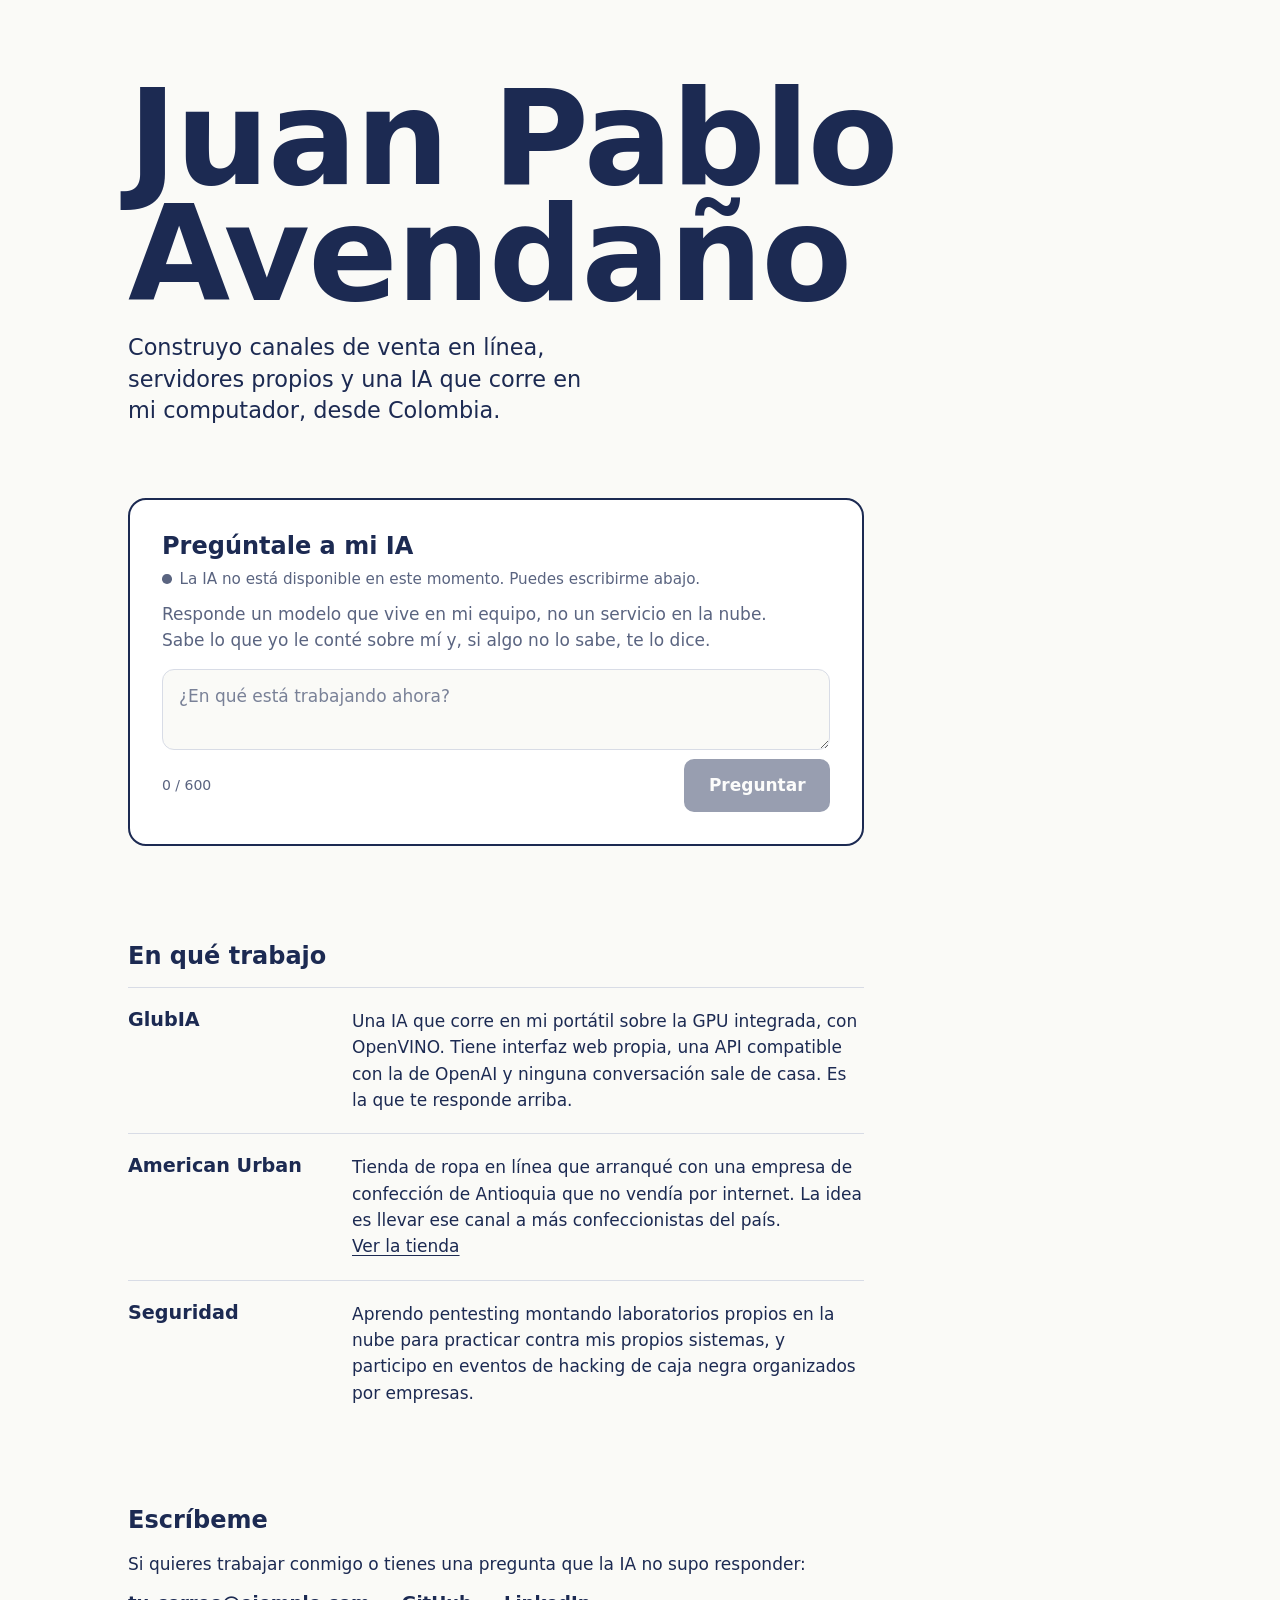
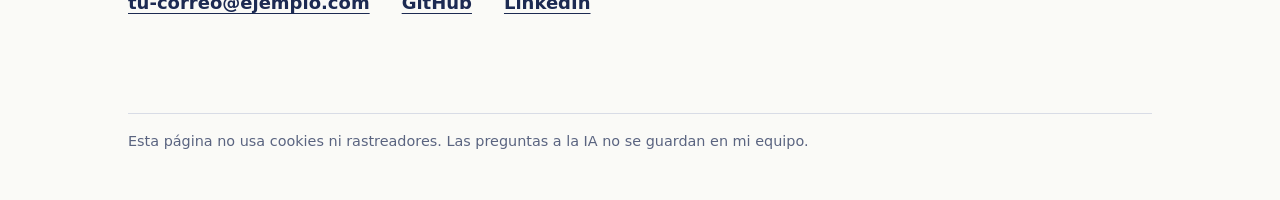
==== portafolio/sitio/index.html @ c702e89c "GlubIA 2.0" ====
<!doctype html>
<html lang="es">
<head>
<meta charset="utf-8">
<meta name="viewport" content="width=device-width, initial-scale=1">
<title>Juan Pablo Avendaño</title>
<meta name="description" content="Juan Pablo Avendaño Duque: comercio en línea, infraestructura propia y una IA que corre en su computador. Pregúntale lo que quieras saber de él.">
<meta name="color-scheme" content="light dark">
<meta property="og:title" content="Juan Pablo Avendaño">
<meta property="og:description" content="Comercio en línea, servidores propios y una IA que corre en mi computador. Pregúntale.">
<meta property="og:type" content="website">
<!--
  Si este sitio se publica en OTRO dominio que la IA (p. ej. Cloudflare Pages),
  descomenta y pon la direccion publica del puerto del portafolio:
  <meta name="glubia-api" content="https://api.tu-dominio.com">
  Y en el .env del servidor: GLUBIA_CORS=https://tu-dominio.com
-->
<link rel="icon" href="favicon.svg" type="image/svg+xml">
<link rel="preload" href="fuentes/archivo.woff2" as="font" type="font/woff2" crossorigin>
<link rel="stylesheet" href="estilo.css">
<script src="chat.js" defer></script>
</head>
<body>
<a class="saltar" href="#pregunta">Ir a preguntarle a la IA</a>

<header class="cabecera">
  <!-- EDITAR: tu nombre como quieras que se lea. -->
  <h1 class="nombre"><span>Juan Pablo</span> <span>Avendaño</span></h1>
  <!-- REVISAR: una frase que diga que haces, sin adjetivos. -->
  <p class="bajada">Construyo canales de venta en línea, servidores propios y una IA que corre en mi computador, desde Colombia.</p>
</header>

<main>
  <section class="charla" aria-labelledby="t-charla">
    <div class="charla-cabeza">
      <h2 id="t-charla">Pregúntale a mi IA</h2>
      <p class="estado" id="estado" data-estado="comprobando">
        <span class="luz" aria-hidden="true"></span>
        <span id="estado-texto">Comprobando si está despierta…</span>
      </p>
    </div>
    <p class="explica">Responde un modelo que vive en mi equipo, no un servicio en la nube. Sabe lo que yo le conté sobre mí y, si algo no lo sabe, te lo dice.</p>

    <div class="transcripcion" id="transcripcion" aria-live="polite"></div>
    <div class="sugerencias" id="sugerencias" aria-label="Preguntas sugeridas"></div>

    <form class="pregunta" id="formulario">
      <label for="pregunta" class="oculto">Tu pregunta</label>
      <textarea id="pregunta" name="pregunta" rows="2" maxlength="600" required
                placeholder="¿En qué está trabajando ahora?"></textarea>
      <div class="pregunta-pie">
        <span id="contador" class="contador">0 / 600</span>
        <button type="submit" id="enviar">Preguntar</button>
      </div>
    </form>
  </section>

  <section class="trabajo" aria-labelledby="t-trabajo">
    <h2 id="t-trabajo">En qué trabajo</h2>

    <!-- REVISAR los tres textos: son un borrador con lo que ya me contaste. -->
    <article class="proyecto">
      <h3>GlubIA</h3>
      <p>Una IA que corre en mi portátil sobre la GPU integrada, con OpenVINO. Tiene interfaz web propia, una API compatible con la de OpenAI y ninguna conversación sale de casa. Es la que te responde arriba.</p>
    </article>

    <article class="proyecto">
      <h3>American Urban</h3>
      <p>Tienda de ropa en línea que arranqué con una empresa de confección de Antioquia que no vendía por internet. La idea es llevar ese canal a más confeccionistas del país.
        <a href="https://americanurban.mitiendanube.com/" rel="noopener">Ver la tienda</a></p>
    </article>

    <article class="proyecto">
      <h3>Seguridad</h3>
      <p>Aprendo pentesting montando laboratorios propios en la nube para practicar contra mis propios sistemas, y participo en eventos de hacking de caja negra organizados por empresas.</p>
    </article>
  </section>

  <section class="contacto" aria-labelledby="t-contacto">
    <h2 id="t-contacto">Escríbeme</h2>
    <p>Si quieres trabajar conmigo o tienes una pregunta que la IA no supo responder:</p>
    <!-- EDITAR: tus enlaces reales. Borra los que no uses. -->
    <ul class="enlaces">
      <li><a href="mailto:tu-correo@ejemplo.com">tu-correo@ejemplo.com</a></li>
      <li><a href="https://github.com/tu-usuario" rel="me noopener">GitHub</a></li>
      <li><a href="https://www.linkedin.com/in/tu-usuario" rel="me noopener">LinkedIn</a></li>
    </ul>
  </section>
</main>

<footer class="pie">
  <p>Esta página no usa cookies ni rastreadores. Las preguntas a la IA no se guardan en mi equipo.</p>
</footer>
</body>
</html>
---- portafolio/sitio/estilo.css ----
/* ==========================================================================
   Portafolio de Juan Pablo Avendano
   Una sola familia (Archivo, de Omnibus-Type) jugando con su eje de anchura:
   el nombre va expandido y pesado; el texto, a ancho normal.
   Paleta: cal, tinta indigo, pizarra, verde cafetal (IA despierta) y el
   amarillo de resaltador que marca las preguntas de quien visita.
   ========================================================================== */

@font-face {
  font-family: "Archivo";
  src: url("fuentes/archivo.woff2") format("woff2");
  font-weight: 100 900;
  font-stretch: 62% 125%;
  font-display: swap;
}

:root {
  --cal: #fafaf7;
  --papel: #ffffff;
  --tinta: #1c2a52;
  --pizarra: #5a6480;
  --linea: #d8dce6;
  --cafetal: #2e6b4f;
  --ambar: #a86a12;
  --resaltador: #ffd84a;
  --texto-marcado: #1c2a52;
  --anillo: 0 0 0 3px var(--cal), 0 0 0 6px var(--tinta);
}

@media (prefers-color-scheme: dark) {
  :root {
    --cal: #10162b;
    --papel: #161e38;
    --tinta: #e8ebf4;
    --pizarra: #a3abc2;
    --linea: #2c3658;
    --cafetal: #63c393;
    --ambar: #e3a645;
    --resaltador: #6d5600;
    --texto-marcado: #fff6d6;
  }
}

*, *::before, *::after { box-sizing: border-box; }

html {
  font-family: "Archivo", system-ui, sans-serif;
  font-stretch: 100%;
  background: var(--cal);
  color: var(--tinta);
  -webkit-text-size-adjust: 100%;
}

body {
  margin: 0;
  padding: clamp(1.25rem, 4vw, 3rem);
  font-size: 1.0625rem;
  line-height: 1.55;
}

.cabecera, main, .pie { max-width: 64rem; margin-inline: auto; }

/* -------------------------------------------------- nombre (la pieza fuerte) */

.nombre {
  margin: clamp(.5rem, 3vw, 2rem) 0 1.25rem;
  font-stretch: 125%;
  font-weight: 860;
  font-size: clamp(2.6rem, 10.4vw, 8.25rem);
  line-height: .88;
  letter-spacing: -.012em;
}
.nombre span { display: block; }

.bajada {
  margin: 0 0 clamp(2.5rem, 6vw, 4.5rem);
  max-width: 33ch;
  font-size: clamp(1.15rem, 2.2vw, 1.4rem);
  line-height: 1.4;
}

h2 {
  margin: 0 0 1rem;
  font-stretch: 112%;
  font-weight: 750;
  font-size: 1.5rem;
  line-height: 1.2;
}

a {
  color: inherit;
  text-decoration-thickness: .08em;
  text-underline-offset: .2em;
}
a:hover { text-decoration-thickness: .16em; }

:focus-visible { outline: none; box-shadow: var(--anillo); border-radius: 4px; }

/* -------------------------------------------------- conversacion */

.charla {
  max-width: 46rem;
  padding: clamp(1.25rem, 3vw, 2rem);
  background: var(--papel);
  border: 2px solid var(--tinta);
  border-radius: 18px;
}

.charla-cabeza {
  display: flex;
  flex-wrap: wrap;
  align-items: baseline;
  justify-content: space-between;
  gap: .4rem 1.5rem;
}
.charla-cabeza h2 { margin: 0; }

.estado {
  display: inline-flex;
  align-items: flex-start;
  gap: .5rem;
  margin: 0;
  font-size: .95rem;
  color: var(--pizarra);
}
.luz {
  flex: 0 0 auto;
  width: .6rem;
  height: .6rem;
  margin-top: .42em;            /* alineada con la primera linea aunque el texto se parta */
  border-radius: 50%;
  background: var(--pizarra);
}
[data-estado="online"] .luz { background: var(--cafetal); animation: latido 2.4s ease-in-out infinite; }
[data-estado="busy"] .luz,
[data-estado="loading"] .luz { background: var(--ambar); }
[data-estado="online"] #estado-texto { color: var(--tinta); }

@keyframes latido {
  0%, 100% { box-shadow: 0 0 0 0 color-mix(in srgb, var(--cafetal) 55%, transparent); }
  50% { box-shadow: 0 0 0 .4rem color-mix(in srgb, var(--cafetal) 0%, transparent); }
}

.explica {
  max-width: 60ch;
  margin: .6rem 0 1rem;
  color: var(--pizarra);
}

.transcripcion:empty { display: none; }
.transcripcion { margin: 1.25rem 0 1rem; }

.q {
  margin: 1.4rem 0 .45rem;
  font-weight: 620;
}
.q mark {
  padding: 0 .12em;
  color: var(--texto-marcado);
  background: linear-gradient(transparent 50%, var(--resaltador) 50%, var(--resaltador) 92%, transparent 92%);
  -webkit-box-decoration-break: clone;
  box-decoration-break: clone;
}
@media (prefers-color-scheme: dark) {
  .q mark { background: var(--resaltador); border-radius: 3px; }
}

.a p { margin: 0 0 .7rem; max-width: 62ch; }
.a p:last-child { margin-bottom: 0; }
.a a { overflow-wrap: anywhere; }

.cola { color: var(--pizarra); font-size: .95rem; }

.cursor {
  display: inline-block;
  width: .45em;
  height: 1.05em;
  margin-left: .1em;
  vertical-align: -.15em;
  background: var(--tinta);
  animation: parpadeo 1s steps(2) infinite;
}
@keyframes parpadeo { 50% { opacity: 0; } }

.aviso {
  margin: .25rem 0 0;
  padding-left: .75rem;
  border-left: 3px solid var(--ambar);
  color: var(--pizarra);
  font-size: .95rem;
}

.sugerencias {
  display: flex;
  flex-wrap: wrap;
  gap: .5rem;
  margin: 1.1rem 0 1rem;
}
.sugerencias:empty { display: none; }
.sugerencias button {
  padding: .4rem .9rem;
  font: inherit;
  font-size: .95rem;
  color: var(--tinta);
  background: transparent;
  border: 1.5px solid var(--linea);
  border-radius: 999px;
  cursor: pointer;
}
.sugerencias button:hover { border-color: var(--tinta); }

.pregunta textarea {
  display: block;
  width: 100%;
  min-height: 3.3rem;
  padding: .8rem 1rem;
  font: inherit;
  color: inherit;
  background: var(--cal);
  border: 1.5px solid var(--linea);
  border-radius: 12px;
  resize: vertical;
}
.pregunta textarea:focus-visible { border-color: var(--tinta); }
.pregunta textarea::placeholder { color: var(--pizarra); opacity: .8; }

.pregunta-pie {
  display: flex;
  align-items: center;
  justify-content: space-between;
  gap: 1rem;
  margin-top: .6rem;
}
.contador { color: var(--pizarra); font-size: .875rem; font-variant-numeric: tabular-nums; }

#enviar {
  padding: .7rem 1.4rem;
  font: inherit;
  font-weight: 700;
  font-stretch: 110%;
  color: var(--cal);
  background: var(--tinta);
  border: 2px solid var(--tinta);
  border-radius: 10px;
  cursor: pointer;
}
#enviar[data-modo="detener"] { color: var(--tinta); background: transparent; }
#enviar:disabled { opacity: .45; cursor: not-allowed; }

/* -------------------------------------------------- trabajo y contacto */

.trabajo { max-width: 46rem; margin-top: clamp(3.5rem, 8vw, 6rem); }

.proyecto {
  display: grid;
  grid-template-columns: minmax(8.5rem, 12rem) 1fr;
  gap: .3rem 2rem;
  padding: 1.25rem 0;
  border-top: 1.5px solid var(--linea);
}
.proyecto h3 {
  margin: 0;
  font-stretch: 120%;
  font-weight: 800;
  font-size: 1.2rem;
  line-height: 1.3;
}
.proyecto p { margin: 0; max-width: 58ch; }
.proyecto a { white-space: nowrap; }

.contacto { max-width: 46rem; margin-top: clamp(3rem, 7vw, 5rem); }
.contacto p { margin: 0 0 .75rem; }
.enlaces {
  display: flex;
  flex-wrap: wrap;
  gap: .6rem 2rem;
  margin: 0;
  padding: 0;
  list-style: none;
  font-size: 1.125rem;
  font-weight: 600;
}

.pie {
  margin-top: clamp(3.5rem, 8vw, 6rem);
  padding-top: 1rem;
  border-top: 1.5px solid var(--linea);
  color: var(--pizarra);
  font-size: .9rem;
}
.pie p { margin: 0; }

/* -------------------------------------------------- utilidades */

[hidden] { display: none !important; }

.oculto {
  position: absolute;
  width: 1px;
  height: 1px;
  overflow: hidden;
  clip-path: inset(50%);
  white-space: nowrap;
}
.saltar { position: absolute; left: -999px; }
.saltar:focus {
  left: 1rem;
  top: 1rem;
  z-index: 2;
  padding: .5rem 1rem;
  background: var(--papel);
}

@media (max-width: 40rem) {
  .proyecto { grid-template-columns: 1fr; }
}

@media (prefers-reduced-motion: reduce) {
  [data-estado="online"] .luz, .cursor { animation: none; }
}
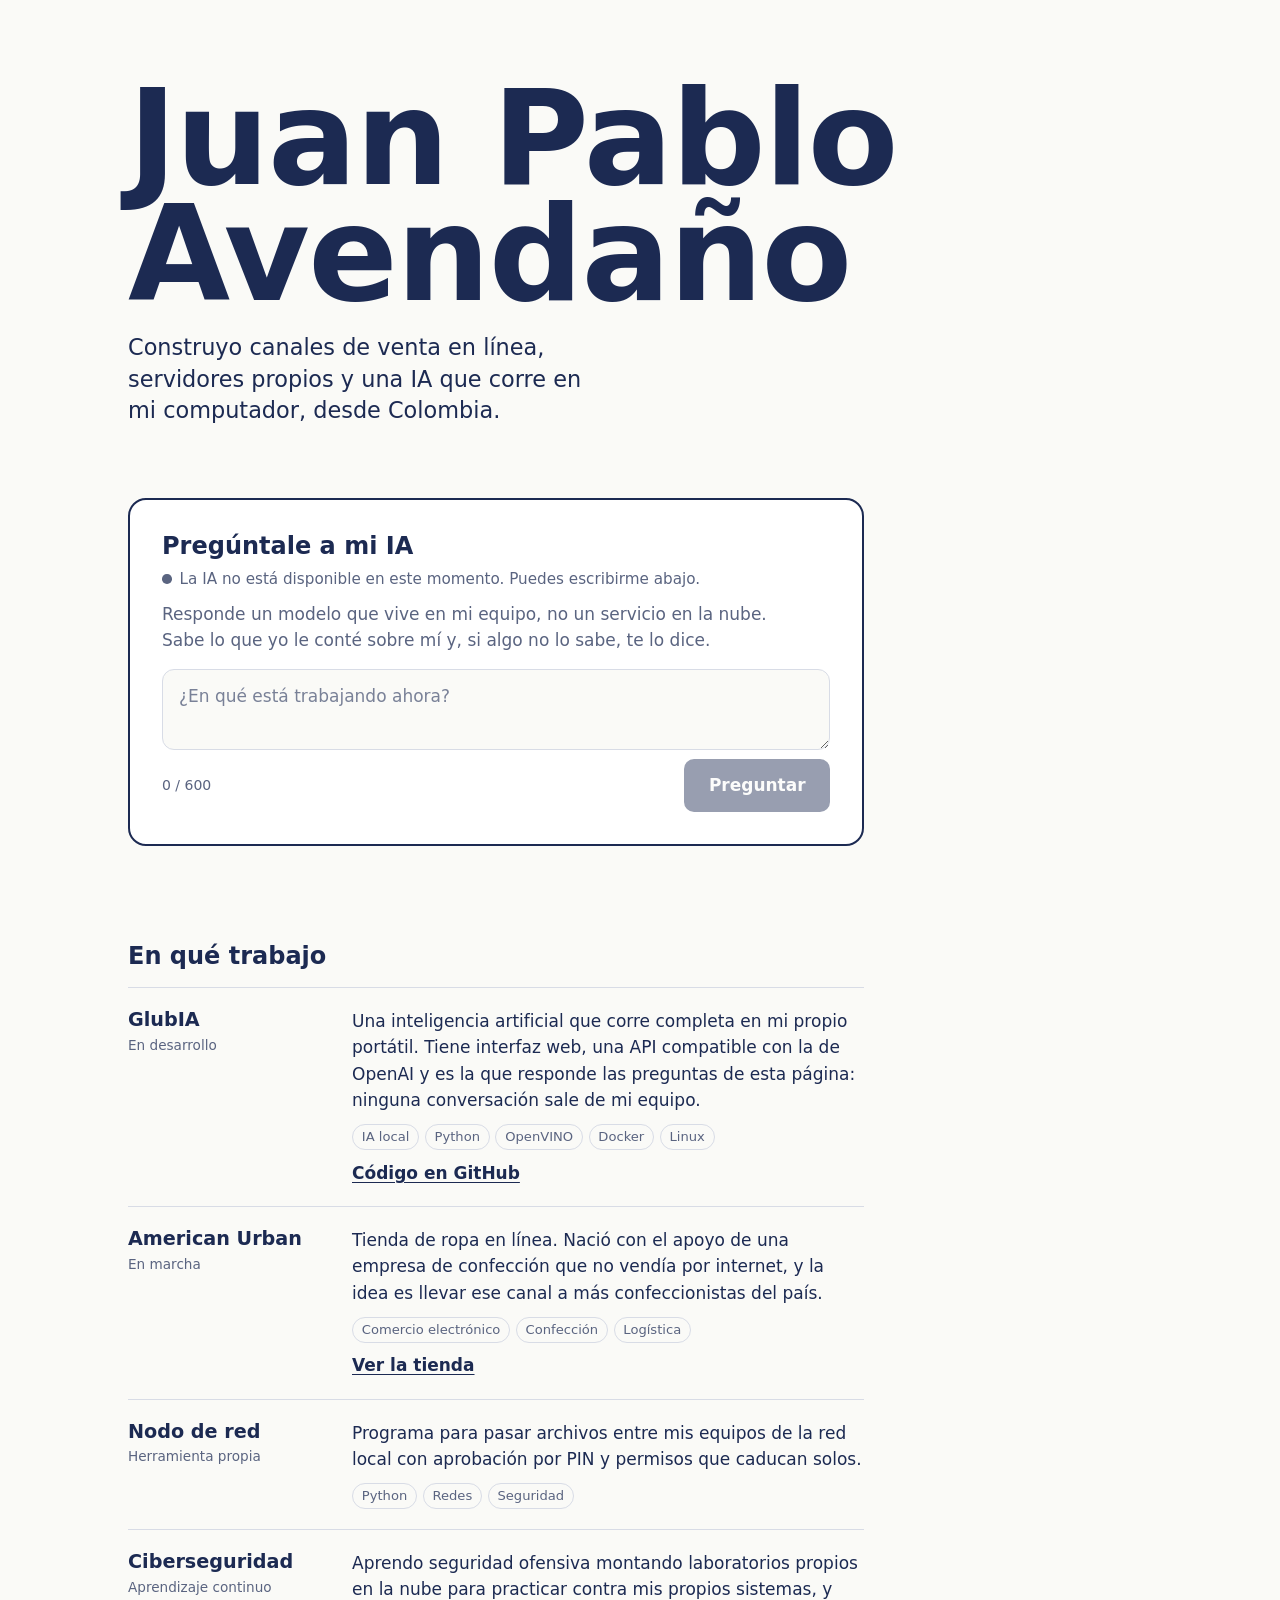
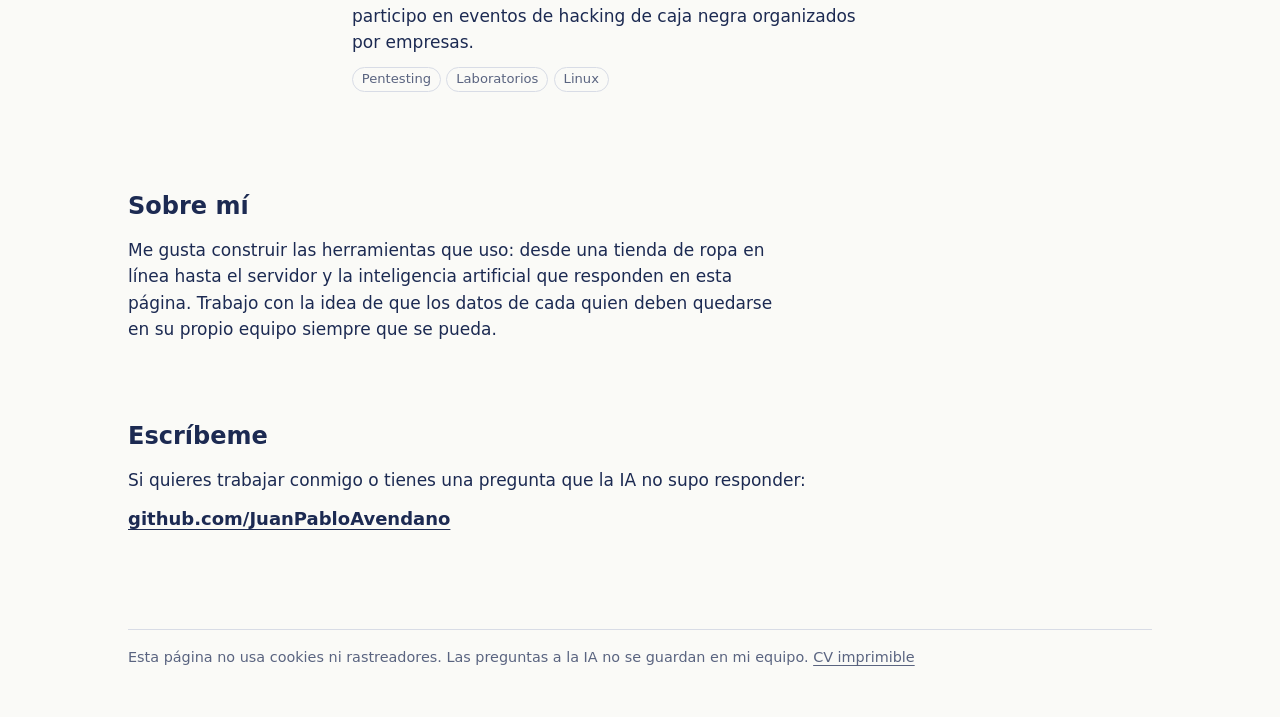
==== commit 39a70d49: "GlubIA 2.1.0: En este cambio se siguen planteando más detalles de seguridad y flujo, se están realiz" ====
--- a/portafolio/sitio/index.html
+++ b/portafolio/sitio/index.html
@@ -1,32 +1,27 @@
 <!doctype html>
+<!-- GENERADO por portafolio/construir.py desde portafolio/contenido/. No lo edites a mano. -->
 <html lang="es">
 <head>
 <meta charset="utf-8">
 <meta name="viewport" content="width=device-width, initial-scale=1">
+<meta http-equiv="Content-Security-Policy" content="default-src &#x27;self&#x27;; script-src &#x27;self&#x27;; style-src &#x27;self&#x27;; img-src &#x27;self&#x27; data:; font-src &#x27;self&#x27;; connect-src &#x27;self&#x27;; media-src &#x27;self&#x27;; frame-src &#x27;none&#x27;; object-src &#x27;none&#x27;; base-uri &#x27;self&#x27;; form-action &#x27;self&#x27;">
 <title>Juan Pablo Avendaño</title>
-<meta name="description" content="Juan Pablo Avendaño Duque: comercio en línea, infraestructura propia y una IA que corre en su computador. Pregúntale lo que quieras saber de él.">
+<meta name="description" content="Juan Pablo Avendaño Duque: comercio en línea, infraestructura propia y una IA que corre en su propio equipo. Pregúntale lo que quieras saber de él.">
+<meta name="author" content="Juan Pablo Avendaño Duque">
 <meta name="color-scheme" content="light dark">
 <meta property="og:title" content="Juan Pablo Avendaño">
-<meta property="og:description" content="Comercio en línea, servidores propios y una IA que corre en mi computador. Pregúntale.">
-<meta property="og:type" content="website">
-<!--
-  Si este sitio se publica en OTRO dominio que la IA (p. ej. Cloudflare Pages),
-  descomenta y pon la direccion publica del puerto del portafolio:
-  <meta name="glubia-api" content="https://api.tu-dominio.com">
-  Y en el .env del servidor: GLUBIA_CORS=https://tu-dominio.com
--->
+<meta property="og:description" content="Juan Pablo Avendaño Duque: comercio en línea, infraestructura propia y una IA que corre en su propio equipo. Pregúntale lo que quieras saber de él.">
+<meta property="og:type" content="profile">
 <link rel="icon" href="favicon.svg" type="image/svg+xml">
 <link rel="preload" href="fuentes/archivo.woff2" as="font" type="font/woff2" crossorigin>
 <link rel="stylesheet" href="estilo.css">
 <script src="chat.js" defer></script>
 </head>
-<body>
+<body data-contacto="1">
 <a class="saltar" href="#pregunta">Ir a preguntarle a la IA</a>
 
 <header class="cabecera">
-  <!-- EDITAR: tu nombre como quieras que se lea. -->
   <h1 class="nombre"><span>Juan Pablo</span> <span>Avendaño</span></h1>
-  <!-- REVISAR: una frase que diga que haces, sin adjetivos. -->
   <p class="bajada">Construyo canales de venta en línea, servidores propios y una IA que corre en mi computador, desde Colombia.</p>
 </header>
 
@@ -36,13 +31,14 @@
       <h2 id="t-charla">Pregúntale a mi IA</h2>
       <p class="estado" id="estado" data-estado="comprobando">
         <span class="luz" aria-hidden="true"></span>
-        <span id="estado-texto">Comprobando si está despierta…</span>
+        <span id="estado-texto" role="status">Comprobando si está despierta…</span>
       </p>
     </div>
     <p class="explica">Responde un modelo que vive en mi equipo, no un servicio en la nube. Sabe lo que yo le conté sobre mí y, si algo no lo sabe, te lo dice.</p>
 
-    <div class="transcripcion" id="transcripcion" aria-live="polite"></div>
-    <div class="sugerencias" id="sugerencias" aria-label="Preguntas sugeridas"></div>
+    <div class="transcripcion" id="transcripcion"></div>
+    <p class="oculto" id="anuncio" aria-live="polite"></p>
+    <div class="sugerencias" id="sugerencias" role="group" aria-label="Preguntas sugeridas"></div>
 
     <form class="pregunta" id="formulario">
       <label for="pregunta" class="oculto">Tu pregunta</label>
@@ -55,41 +51,56 @@
     </form>
   </section>
 
-  <section class="trabajo" aria-labelledby="t-trabajo">
+  <section class="seccion trabajo" aria-labelledby="t-trabajo">
     <h2 id="t-trabajo">En qué trabajo</h2>
-
-    <!-- REVISAR los tres textos: son un borrador con lo que ya me contaste. -->
     <article class="proyecto">
-      <h3>GlubIA</h3>
-      <p>Una IA que corre en mi portátil sobre la GPU integrada, con OpenVINO. Tiene interfaz web propia, una API compatible con la de OpenAI y ninguna conversación sale de casa. Es la que te responde arriba.</p>
+      <h3>GlubIA <span class="estado-proyecto">En desarrollo</span></h3>
+      <div>
+        <p>Una inteligencia artificial que corre completa en mi propio portátil. Tiene interfaz web, una API compatible con la de OpenAI y es la que responde las preguntas de esta página: ninguna conversación sale de mi equipo.</p>
+        <ul class="etiquetas" aria-label="Tecnologías"><li>IA local</li><li>Python</li><li>OpenVINO</li><li>Docker</li><li>Linux</li></ul>
+        <p class="enlaces-proyecto"><a href="https://github.com/JuanPabloAvendano/GlubIA" rel="noopener">Código en GitHub</a></p>
+      </div>
     </article>
-
     <article class="proyecto">
-      <h3>American Urban</h3>
-      <p>Tienda de ropa en línea que arranqué con una empresa de confección de Antioquia que no vendía por internet. La idea es llevar ese canal a más confeccionistas del país.
-        <a href="https://americanurban.mitiendanube.com/" rel="noopener">Ver la tienda</a></p>
+      <h3>American Urban <span class="estado-proyecto">En marcha</span></h3>
+      <div>
+        <p>Tienda de ropa en línea. Nació con el apoyo de una empresa de confección que no vendía por internet, y la idea es llevar ese canal a más confeccionistas del país.</p>
+        <ul class="etiquetas" aria-label="Tecnologías"><li>Comercio electrónico</li><li>Confección</li><li>Logística</li></ul>
+        <p class="enlaces-proyecto"><a href="https://americanurban.mitiendanube.com/" rel="noopener">Ver la tienda</a></p>
+      </div>
     </article>
-
     <article class="proyecto">
-      <h3>Seguridad</h3>
-      <p>Aprendo pentesting montando laboratorios propios en la nube para practicar contra mis propios sistemas, y participo en eventos de hacking de caja negra organizados por empresas.</p>
+      <h3>Nodo de red <span class="estado-proyecto">Herramienta propia</span></h3>
+      <div>
+        <p>Programa para pasar archivos entre mis equipos de la red local con aprobación por PIN y permisos que caducan solos.</p>
+        <ul class="etiquetas" aria-label="Tecnologías"><li>Python</li><li>Redes</li><li>Seguridad</li></ul>
+        
+      </div>
+    </article>
+    <article class="proyecto">
+      <h3>Ciberseguridad <span class="estado-proyecto">Aprendizaje continuo</span></h3>
+      <div>
+        <p>Aprendo seguridad ofensiva montando laboratorios propios en la nube para practicar contra mis propios sistemas, y participo en eventos de hacking de caja negra organizados por empresas.</p>
+        <ul class="etiquetas" aria-label="Tecnologías"><li>Pentesting</li><li>Laboratorios</li><li>Linux</li></ul>
+        
+      </div>
     </article>
   </section>
 
-  <section class="contacto" aria-labelledby="t-contacto">
+  <section class="seccion sobre" aria-labelledby="t-sobre">
+    <h2 id="t-sobre">Sobre mí</h2>
+    <p>Me gusta construir las herramientas que uso: desde una tienda de ropa en línea hasta el servidor y la inteligencia artificial que responden en esta página. Trabajo con la idea de que los datos de cada quien deben quedarse en su propio equipo siempre que se pueda.</p>
+  </section>
+  <section class="seccion contacto" aria-labelledby="t-contacto" id="contacto">
     <h2 id="t-contacto">Escríbeme</h2>
     <p>Si quieres trabajar conmigo o tienes una pregunta que la IA no supo responder:</p>
-    <!-- EDITAR: tus enlaces reales. Borra los que no uses. -->
-    <ul class="enlaces">
-      <li><a href="mailto:tu-correo@ejemplo.com">tu-correo@ejemplo.com</a></li>
-      <li><a href="https://github.com/tu-usuario" rel="me noopener">GitHub</a></li>
-      <li><a href="https://www.linkedin.com/in/tu-usuario" rel="me noopener">LinkedIn</a></li>
-    </ul>
+    <ul class="enlaces"><li><a href="https://github.com/JuanPabloAvendano" rel="noopener">github.com/JuanPabloAvendano</a></li></ul>
   </section>
 </main>
 
 <footer class="pie">
-  <p>Esta página no usa cookies ni rastreadores. Las preguntas a la IA no se guardan en mi equipo.</p>
+  <p>Esta página no usa cookies ni rastreadores. Las preguntas a la IA no se guardan en mi equipo.
+  <a href="cv.html">CV imprimible</a></p>
 </footer>
 </body>
 </html>
--- a/portafolio/sitio/estilo.css
+++ b/portafolio/sitio/estilo.css
@@ -94,7 +94,9 @@
 }
 a:hover { text-decoration-thickness: .16em; }
 
-:focus-visible { outline: none; box-shadow: var(--anillo); border-radius: 4px; }
+/* El contorno transparente no se ve normalmente, pero en modo de alto contraste
+   (forced-colors) el sistema lo pinta: sin el, el foco era invisible ahi. */
+:focus-visible { outline: 2px solid transparent; outline-offset: 2px; box-shadow: var(--anillo); border-radius: 4px; }
 
 /* -------------------------------------------------- conversacion */
 
@@ -207,7 +209,9 @@
   border-radius: 999px;
   cursor: pointer;
 }
-.sugerencias button:hover { border-color: var(--tinta); }
+.sugerencias button:hover:not(:disabled) { border-color: var(--tinta); }
+.sugerencias button:disabled { opacity: .45; cursor: default; }
+.a .nota-corte { margin-top: .5rem; font-size: .9rem; color: var(--pizarra); font-style: italic; }
 
 .pregunta textarea {
   display: block;
@@ -249,7 +253,8 @@
 
 /* -------------------------------------------------- trabajo y contacto */
 
-.trabajo { max-width: 46rem; margin-top: clamp(3.5rem, 8vw, 6rem); }
+.seccion { max-width: 46rem; margin-top: clamp(3rem, 7vw, 5rem); }
+.trabajo { margin-top: clamp(3.5rem, 8vw, 6rem); }
 
 .proyecto {
   display: grid;
@@ -267,6 +272,100 @@
 }
 .proyecto p { margin: 0; max-width: 58ch; }
 .proyecto a { white-space: nowrap; }
+.estado-proyecto {
+  display: block;
+  margin-top: .25rem;
+  font-stretch: 100%;
+  font-weight: 500;
+  font-size: .85rem;
+  color: var(--pizarra);
+}
+.etiquetas {
+  display: flex;
+  flex-wrap: wrap;
+  gap: .35rem;
+  margin: .7rem 0 0;
+  padding: 0;
+  list-style: none;
+}
+.etiquetas li {
+  padding: .1rem .55rem;
+  font-size: .82rem;
+  color: var(--pizarra);
+  border: 1px solid var(--linea);
+  border-radius: 999px;
+}
+.enlaces-proyecto { margin-top: .6rem !important; font-weight: 600; }
+.enlaces-proyecto a + a { margin-left: 1rem; }
+
+.sobre p { max-width: 60ch; margin: 0 0 .8rem; }
+
+.habilidades { display: grid; gap: .5rem; margin: 0; }
+.habilidades div { display: grid; grid-template-columns: minmax(8.5rem, 12rem) 1fr; gap: 2rem; }
+.habilidades dt { font-weight: 700; }
+.habilidades dd { margin: 0; }
+
+.medios {
+  display: grid;
+  grid-template-columns: repeat(auto-fill, minmax(15rem, 1fr));
+  gap: 1.5rem;
+  margin: 0;
+  padding: 0;
+  list-style: none;
+}
+.medio h3 { margin: .6rem 0 .2rem; font-size: 1.05rem; }
+.medio p { margin: 0; color: var(--pizarra); font-size: .95rem; }
+.medio audio { width: 100%; margin-top: .5rem; }
+.meta-medio { font-weight: 500; font-size: .85rem; color: var(--pizarra); }
+.video { position: relative; display: block; border-radius: 12px; overflow: hidden; background: #000; aspect-ratio: 16 / 9; }
+.video img { width: 100%; height: 100%; object-fit: cover; display: block; opacity: .85; }
+.video .play {
+  position: absolute; inset: 0; display: grid; place-items: center;
+  font-size: 2.2rem; color: #fff; text-shadow: 0 2px 12px rgba(0, 0, 0, .6);
+}
+.video iframe { width: 100%; height: 100%; border: 0; display: block; }
+
+.no-encontrada { max-width: 46rem; margin: 20vh auto; }
+
+/* -------------------------------------------------- CV imprimible */
+
+body.cv { background: var(--cal); }
+.hoja {
+  max-width: 50rem;
+  margin: 0 auto;
+  padding: clamp(1.5rem, 4vw, 3rem);
+  background: var(--papel);
+  border: 1.5px solid var(--linea);
+  border-radius: 12px;
+  font-size: 1rem;
+}
+.hoja h1 { font-stretch: 118%; font-weight: 820; font-size: clamp(1.8rem, 5vw, 2.6rem); line-height: 1; margin: 0 0 .5rem; }
+.hoja h2 { font-size: 1.05rem; text-transform: uppercase; letter-spacing: .06em; margin: 1.8rem 0 .6rem;
+  padding-bottom: .3rem; border-bottom: 1.5px solid var(--linea); }
+.hoja h3 { font-size: 1rem; margin: 0; }
+.hoja h3 span { font-weight: 500; color: var(--pizarra); font-size: .9rem; margin-left: .4rem; }
+.hoja ul { margin: 0; padding: 0; list-style: none; }
+.hoja li + li { margin-top: .9rem; }
+.hoja p { margin: .25rem 0 0; max-width: 70ch; }
+.cv-bajada { font-size: 1.1rem; margin: 0 0 .8rem !important; }
+.cv-contacto { display: flex; flex-wrap: wrap; gap: .3rem 1.4rem; color: var(--pizarra); font-size: .92rem; }
+.cv-contacto li + li { margin-top: 0 !important; }
+.cv-enlaces { font-size: .92rem; }
+.cv-ia { display: flex; gap: 1rem; align-items: center; margin-top: 1.4rem; padding: .9rem 1rem;
+  border: 1.5px solid var(--tinta); border-radius: 10px; }
+.cv-ia svg { flex: 0 0 auto; width: 84px; height: 84px; }
+.cv-ia p { margin: 0; }
+.no-imprimir { max-width: 50rem; margin: 1rem auto 2rem; padding: 0 1rem; color: var(--pizarra); font-size: .9rem; }
+
+@media print {
+  @page { size: A4; margin: 14mm; }
+  :root { --cal: #fff; --papel: #fff; --tinta: #111; --pizarra: #444; --linea: #bbb; }
+  body { padding: 0; font-size: 10.5pt; }
+  .hoja { border: 0; padding: 0; max-width: none; }
+  .no-imprimir, .saltar { display: none; }
+  a { color: inherit; text-decoration: none; }
+  .hoja li { break-inside: avoid; }
+}
 
 .contacto { max-width: 46rem; margin-top: clamp(3rem, 7vw, 5rem); }
 .contacto p { margin: 0 0 .75rem; }
@@ -312,6 +411,8 @@
 }
 
 @media (max-width: 40rem) {
+  .habilidades div { grid-template-columns: 1fr; gap: 0; }
+  .cv-ia { flex-direction: column; align-items: flex-start; }
   .proyecto { grid-template-columns: 1fr; }
 }
 
